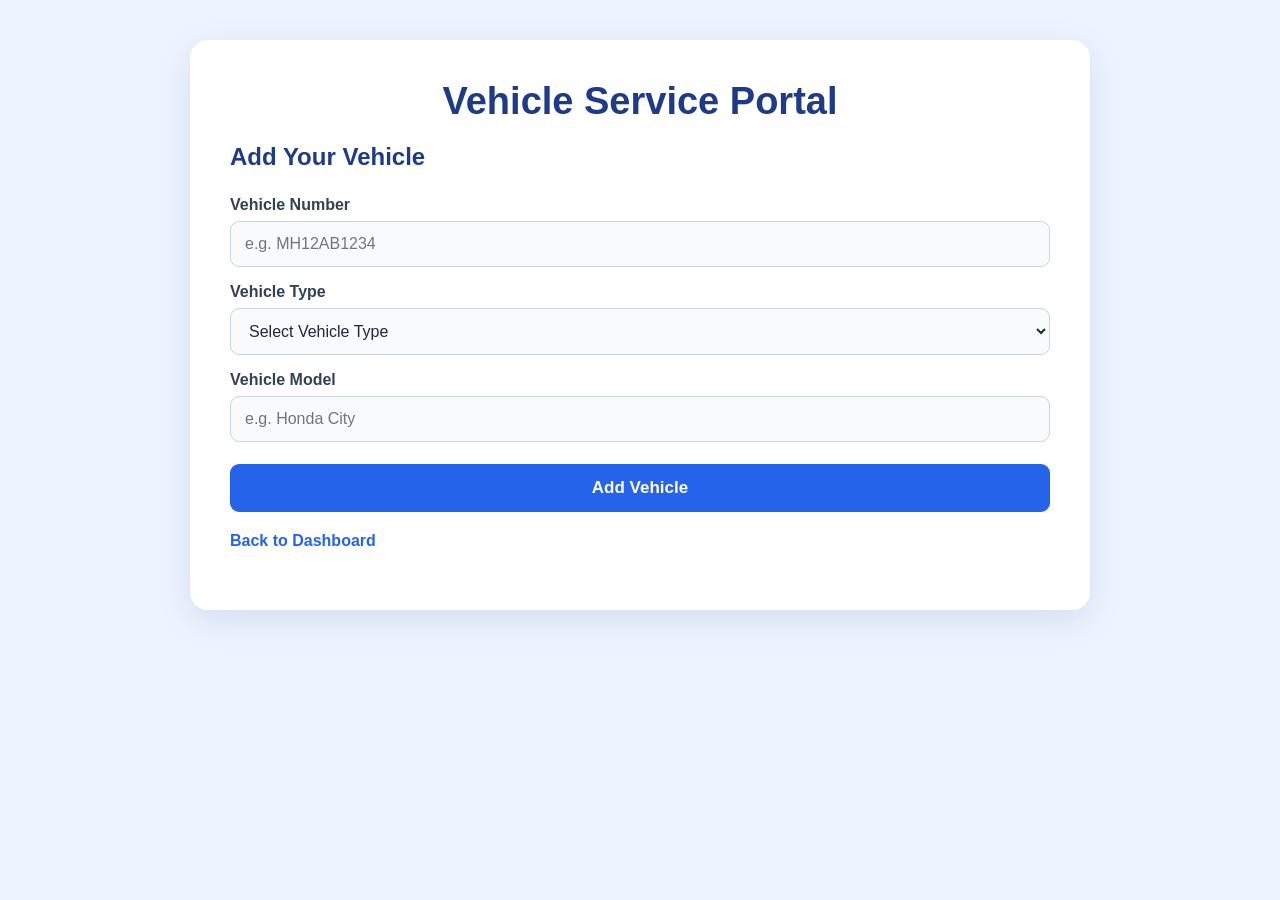
==== src/main/webapp/add-vehicle.html @ 140d9d83 "Initial Vehicle Service Portal" ====
<!DOCTYPE html>
<html lang="en">

<head>
    <meta charset="UTF-8">
    <meta name="viewport" content="width=device-width, initial-scale=1.0">

    <title>Add Vehicle - Vehicle Service Portal</title>

    <link rel="stylesheet" href="css/style.css">
</head>

<body>

<div class="container">

    <div class="form-box">

        <h1>Vehicle Service Portal</h1>

        <h2>Add Your Vehicle</h2>

        <form action="add-vehicle" method="post">

            <label>Vehicle Number</label>

            <input type="text"
                   name="vehicleNumber"
                   placeholder="e.g. MH12AB1234"
                   required>

            <label>Vehicle Type</label>

            <select name="vehicleType" required>

                <option value="">Select Vehicle Type</option>

                <option value="Car">Car</option>

                <option value="Bike">Bike</option>

                <option value="Scooter">Scooter</option>

                <option value="Other">Other</option>

            </select>

            <label>Vehicle Model</label>

            <input type="text"
                   name="model"
                   placeholder="e.g. Honda City"
                   required>

            <button type="submit">
                Add Vehicle
            </button>

        </form>

        <p>
            <a href="dashboard.html">Back to Dashboard</a>
        </p>

    </div>

</div>

</body>

</html>
---- src/main/webapp/css/style.css ----
/* ================================
   VEHICLE SERVICE PORTAL
   Global Theme
================================ */

* {
    box-sizing: border-box;
}

body {
    margin: 0;
    padding: 40px 20px;
    font-family: Arial, Helvetica, sans-serif;
    background: #eef4ff;
    color: #1e293b;
}

/* Main container */

.container {
    max-width: 900px;
    margin: 0 auto;
    background: #ffffff;
    padding: 40px;
    border-radius: 18px;
    box-shadow: 0 10px 35px rgba(30, 58, 138, 0.12);
}

/* Headings */

h1 {
    color: #1e3a8a;
    text-align: center;
    font-size: 38px;
    margin-top: 0;
    margin-bottom: 10px;
}

h2 {
    color: #1e3a8a;
    margin-bottom: 25px;
}

h3 {
    color: #2563eb;
}

/* Paragraphs */

p {
    color: #475569;
    line-height: 1.6;
}

/* Forms */

form {
    width: 100%;
}

label {
    display: block;
    margin-top: 16px;
    margin-bottom: 7px;
    font-weight: bold;
    color: #334155;
}

input,
select {
    width: 100%;
    padding: 13px 14px;
    border: 1px solid #cbd5e1;
    border-radius: 9px;
    background: #f8fafc;
    color: #1e293b;
    font-size: 16px;
    outline: none;
    transition: 0.2s;
}

input:focus,
select:focus {
    border-color: #2563eb;
    background: #ffffff;
    box-shadow: 0 0 0 3px rgba(37, 99, 235, 0.12);
}

/* Buttons */

button,
input[type="submit"] {
    width: 100%;
    margin-top: 22px;
    padding: 14px 20px;
    border: none;
    border-radius: 9px;
    background: #2563eb;
    color: white;
    font-size: 17px;
    font-weight: bold;
    cursor: pointer;
    transition: 0.2s;
}

button:hover,
input[type="submit"]:hover {
    background: #1d4ed8;
    transform: translateY(-1px);
}

/* Links */

a {
    color: #2563eb;
    font-weight: bold;
    text-decoration: none;
}

a:hover {
    color: #1e3a8a;
    text-decoration: underline;
}

/* Navigation */

.navbar {
    display: flex;
    justify-content: center;
    align-items: center;
    gap: 15px;
    flex-wrap: wrap;
    margin-bottom: 30px;
}

.navbar a {
    padding: 11px 18px;
    border-radius: 8px;
    background: #eff6ff;
    color: #1d4ed8;
}

.navbar a:hover {
    background: #2563eb;
    color: white;
    text-decoration: none;
}

/* Cards */

.card {
    background: #ffffff;
    border: 1px solid #dbeafe;
    border-radius: 14px;
    padding: 25px;
    margin-bottom: 20px;
    box-shadow: 0 5px 18px rgba(30, 58, 138, 0.08);
}

/* Tables */

table {
    width: 100%;
    border-collapse: collapse;
    margin-top: 20px;
    background: white;
    overflow: hidden;
    border-radius: 10px;
}

th {
    background: #1e3a8a;
    color: white;
    padding: 14px;
    text-align: left;
}

td {
    padding: 13px;
    border-bottom: 1px solid #e2e8f0;
}

tr:nth-child(even) {
    background: #f8fafc;
}

tr:hover {
    background: #eff6ff;
}

/* Status colors */

.status-pending {
    color: #b45309;
    font-weight: bold;
}

.status-approved {
    color: #2563eb;
    font-weight: bold;
}

.status-completed {
    color: #15803d;
    font-weight: bold;
}

.status-cancelled {
    color: #dc2626;
    font-weight: bold;
}

/* Success messages */

.success {
    padding: 15px;
    background: #dcfce7;
    color: #166534;
    border: 1px solid #86efac;
    border-radius: 9px;
    margin-bottom: 20px;
}

/* Error messages */

.error {
    padding: 15px;
    background: #fee2e2;
    color: #991b1b;
    border: 1px solid #fca5a5;
    border-radius: 9px;
    margin-bottom: 20px;
}

/* Back links */

.back-link {
    display: inline-block;
    margin-top: 20px;
    padding: 10px 16px;
    border-radius: 8px;
    background: #eff6ff;
}

/* Mobile */

@media (max-width: 600px) {

    body {
        padding: 20px 10px;
    }

    .container {
        padding: 25px 18px;
    }

    h1 {
        font-size: 30px;
    }

    table {
        font-size: 14px;
    }

    th,
    td {
        padding: 9px;
    }
}
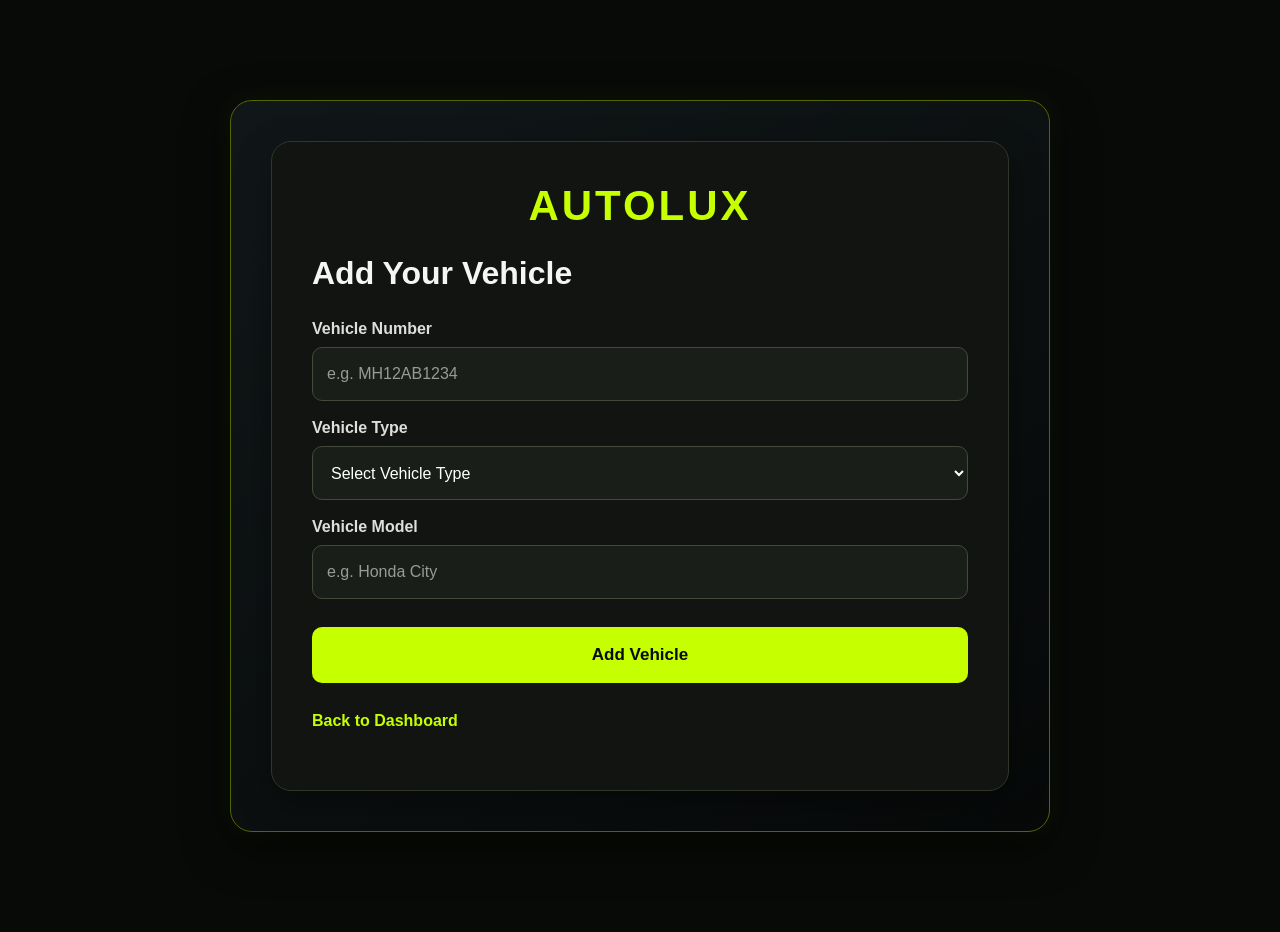
==== commit c0a3e827: "Prepare AUTOLUX for cloud deployment" ====
--- a/src/main/webapp/add-vehicle.html
+++ b/src/main/webapp/add-vehicle.html
@@ -5,9 +5,93 @@
     <meta charset="UTF-8">
     <meta name="viewport" content="width=device-width, initial-scale=1.0">
 
-    <title>Add Vehicle - Vehicle Service Portal</title>
+    <title>Add Vehicle - AUTOLUX</title>
 
-    <link rel="stylesheet" href="css/style.css">
+    <link rel="stylesheet" href="css/autolux-booking.css">
+
+<style>/* AUTOLUX Add Vehicle Theme */
+body {
+    background: #080a08 !important;
+    color: #f5f5f5 !important;
+}
+.container {
+    max-width: 900px !important;
+    margin: 55px auto !important;
+}
+.form-box {
+    background: #111411 !important;
+    color: #f5f5f5 !important;
+    border: 1px solid #30372a;
+    border-radius: 20px !important;
+    padding: 40px !important;
+    box-shadow: 0 12px 35px rgba(0,0,0,.35);
+}
+h1 {
+    color: #c6ff00 !important;
+    text-align: center;
+    font-size: 42px;
+    margin-bottom: 25px;
+}
+h2 {
+    color: #f5f5f5 !important;
+    margin-bottom: 28px;
+}
+label {
+    display: block;
+    color: #dedede !important;
+    margin: 18px 0 9px;
+    font-weight: 600;
+}
+input, select {
+    width: 100%;
+    box-sizing: border-box;
+    background: #1a1e18 !important;
+    color: #fff !important;
+    border: 1px solid #424a3a !important;
+    border-radius: 10px !important;
+    padding: 14px !important;
+    font-size: 16px;
+}
+input::placeholder {
+    color: #999 !important;
+}
+input:focus, select:focus {
+    outline: none;
+    border-color: #c6ff00 !important;
+    box-shadow: 0 0 0 2px rgba(198,255,0,.13);
+}
+button {
+    width: 100%;
+    margin-top: 28px;
+    padding: 15px !important;
+    background: #c6ff00 !important;
+    color: #080a08 !important;
+    border: none !important;
+    border-radius: 10px !important;
+    font-size: 17px;
+    font-weight: 800;
+    cursor: pointer;
+}
+button:hover {
+    background: #dcff70 !important;
+}
+.form-box p {
+    margin-top: 24px;
+}
+.form-box a {
+    color: #c6ff00 !important;
+    text-decoration: none;
+    font-weight: 700;
+}
+.form-box a:hover {
+    text-decoration: underline;
+}
+@media (max-width: 600px) {
+    .container { width: 92%; margin: 25px auto !important; }
+    .form-box { padding: 24px !important; }
+}
+</style>
+
 </head>
 
 <body>
@@ -16,7 +100,7 @@
 
     <div class="form-box">
 
-        <h1>Vehicle Service Portal</h1>
+        <h1>AUTOLUX</h1>
 
         <h2>Add Your Vehicle</h2>
 
--- a/src/main/webapp/css/autolux-booking.css
+++ b/src/main/webapp/css/autolux-booking.css
@@ -0,0 +1,185 @@
+:root {
+    --yellow: #c6ff00;
+    --black: #050708;
+    --panel: #0c1113;
+    --text: #f5f7f8;
+    --muted: #a8b0b4;
+    --border: #303b40;
+}
+
+* {
+    box-sizing: border-box;
+}
+
+body {
+    margin: 0;
+    min-height: 100vh;
+    padding: 45px 20px;
+    font-family: Arial, Helvetica, sans-serif;
+    color: var(--text);
+    background:
+        radial-gradient(ellipse at top, #202900 0%, transparent 55%),
+        var(--black);
+}
+
+.container {
+    width: min(100%, 820px);
+    margin: 20px auto;
+    padding: 40px;
+    background: linear-gradient(145deg, #111719, #070909);
+    border: 1px solid #536700;
+    border-radius: 22px;
+    box-shadow: 0 15px 45px #0009,
+                0 0 25px #c6ff0010;
+}
+
+.form-box {
+    width: 100%;
+}
+
+h1 {
+    margin: 0 0 35px;
+    text-align: center;
+    color: var(--yellow);
+    font-size: clamp(32px, 5vw, 44px);
+    font-weight: 900;
+    letter-spacing: 3px;
+}
+
+h2 {
+    margin: 0 0 28px;
+    color: var(--text);
+    font-size: clamp(25px, 4vw, 32px);
+    font-weight: 800;
+}
+
+label {
+    display: block;
+    margin: 22px 0 10px;
+    color: #e9edef;
+    font-weight: 700;
+}
+
+select,
+input,
+textarea {
+    display: block;
+    width: 100%;
+    min-height: 54px;
+    padding: 14px 16px;
+    color: var(--text);
+    background: #080e10;
+    border: 1px solid var(--border);
+    border-radius: 10px;
+    font: inherit;
+}
+
+select option {
+    color: var(--text);
+    background: var(--panel);
+}
+
+select:focus,
+input:focus,
+textarea:focus {
+    outline: none;
+    border-color: var(--yellow);
+    box-shadow: 0 0 0 3px #c6ff0020;
+}
+
+input[type="date"] {
+    color-scheme: dark;
+}
+
+button {
+    width: 100%;
+    min-height: 56px;
+    margin-top: 28px;
+    padding: 15px 20px;
+    color: #080a00;
+    background: var(--yellow);
+    border: none;
+    border-radius: 10px;
+    font-size: 17px;
+    font-weight: 800;
+    cursor: pointer;
+    transition: .2s ease;
+}
+
+button:hover {
+    background: #dcff55;
+    transform: translateY(-2px);
+    box-shadow: 0 8px 25px #c6ff0025;
+}
+
+a {
+    color: var(--yellow);
+    font-weight: 700;
+    text-decoration: none;
+}
+
+a:hover {
+    text-decoration: underline;
+}
+
+p {
+    color: var(--muted);
+    line-height: 1.7;
+}
+
+@media (max-width: 600px) {
+    body {
+        padding: 15px 10px;
+    }
+
+    .container {
+        padding: 25px 18px;
+    }
+}
+
+/* AUTOLUX tables and data lists */
+table {
+    width: 100%;
+    border-collapse: collapse;
+    margin: 24px 0;
+    overflow: hidden;
+    color: #f5f7f8;
+    background: #0b1012;
+    border-radius: 12px;
+}
+
+th {
+    padding: 15px;
+    color: #c6ff00;
+    background: #171e0a;
+    text-align: left;
+    border-bottom: 1px solid #3a470c;
+}
+
+td {
+    padding: 14px 15px;
+    border-bottom: 1px solid #273136;
+}
+
+tr:hover td {
+    background: #151b0a;
+}
+
+.container a,
+.form-box a {
+    color: #c6ff00;
+}
+
+.container input,
+.container select,
+.container textarea {
+    background-color: #080e10;
+}
+
+@media (max-width: 650px) {
+    table {
+        display: block;
+        overflow-x: auto;
+        white-space: nowrap;
+    }
+}
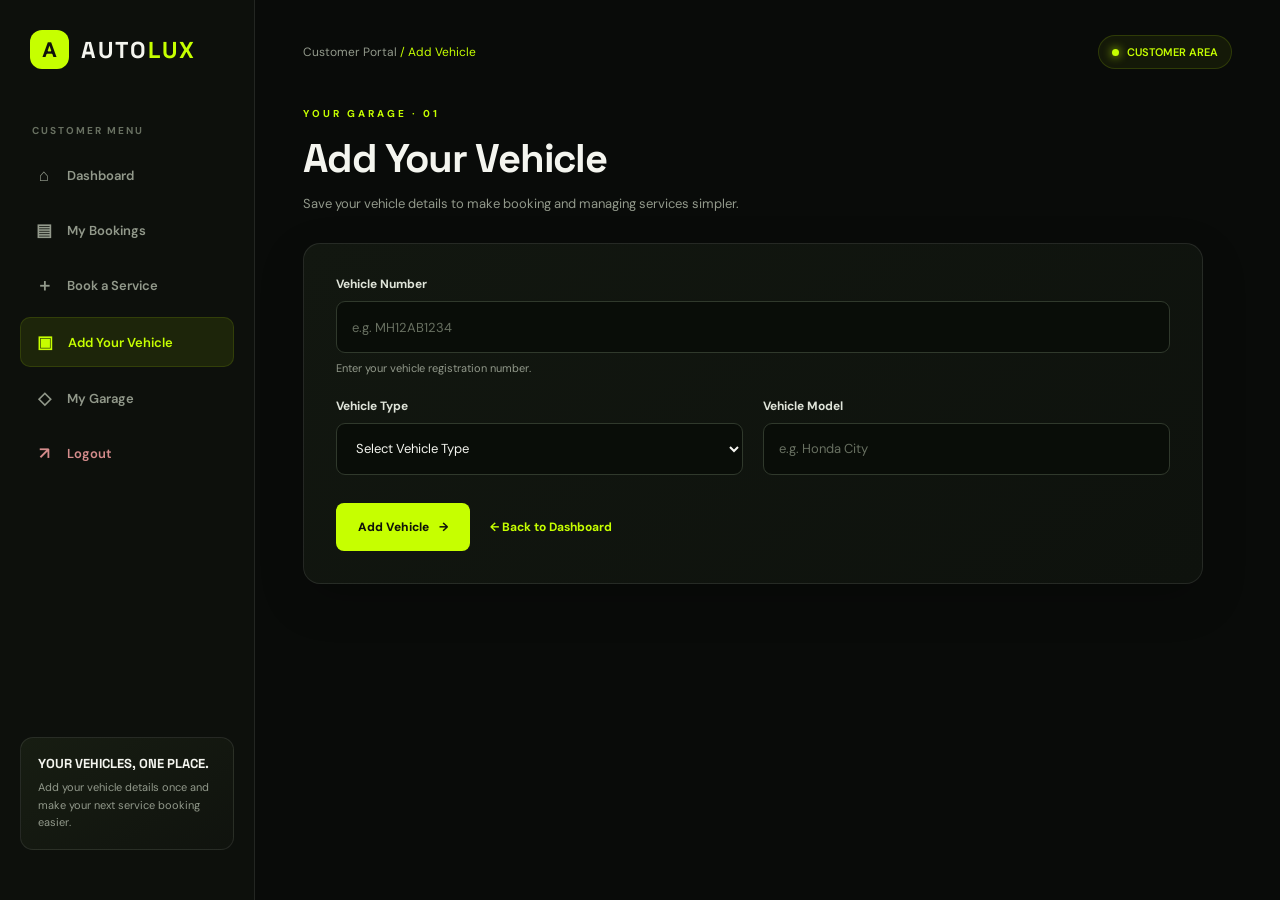
==== commit 6d8b5731: "Update AUTOLUX customer page redesign" ====
--- a/src/main/webapp/add-vehicle.html
+++ b/src/main/webapp/add-vehicle.html
@@ -1,155 +1,79 @@
 <!DOCTYPE html>
 <html lang="en">
-
 <head>
     <meta charset="UTF-8">
     <meta name="viewport" content="width=device-width, initial-scale=1.0">
+    <title>Add Your Vehicle | AUTOLUX</title>
+    <link rel="stylesheet" href="css/autolux-customer-pages.css">
+</head>
+<body class="autolux-page">
+<div class="ap-layout">
+    <aside class="ap-sidebar">
+        <a href="dashboard.html" class="ap-brand">
+            <span class="ap-brand-icon">A</span>
+            <span class="ap-brand-name">AUTO<span>LUX</span></span>
+        </a>
+        <div class="ap-nav-label">CUSTOMER MENU</div>
+        <nav class="ap-nav">
+            <a href="dashboard.html"><span class="ap-nav-icon">⌂</span>Dashboard</a>
+            <a href="my-bookings"><span class="ap-nav-icon">▤</span>My Bookings</a>
+            <a href="book-service-page"><span class="ap-nav-icon">＋</span>Book a Service</a>
+            <a href="add-vehicle.html" class="active"><span class="ap-nav-icon">▣</span>Add Your Vehicle</a>
+            <a href="features/garage"><span class="ap-nav-icon">◇</span>My Garage</a>
+            <a href="logout" class="logout"><span class="ap-nav-icon">↗</span>Logout</a>
+        </nav>
+        <div class="ap-sidebar-bottom">
+            <div class="ap-sidebar-note">
+                <strong>YOUR VEHICLES, ONE PLACE.</strong>
+                <p>Add your vehicle details once and make your next service booking easier.</p>
+            </div>
+        </div>
+    </aside>
 
-    <title>Add Vehicle - AUTOLUX</title>
+    <main class="ap-main">
+        <div class="ap-topbar">
+            <div class="ap-breadcrumb">Customer Portal <span>/ Add Vehicle</span></div>
+            <div class="ap-status"><span class="ap-dot"></span> CUSTOMER AREA</div>
+        </div>
 
-    <link rel="stylesheet" href="css/autolux-booking.css">
+        <header class="ap-heading">
+            <div class="ap-eyebrow">YOUR GARAGE · 01</div>
+            <h1>Add Your Vehicle</h1>
+            <p>Save your vehicle details to make booking and managing services simpler.</p>
+        </header>
 
-<style>/* AUTOLUX Add Vehicle Theme */
-body {
-    background: #080a08 !important;
-    color: #f5f5f5 !important;
-}
-.container {
-    max-width: 900px !important;
-    margin: 55px auto !important;
-}
-.form-box {
-    background: #111411 !important;
-    color: #f5f5f5 !important;
-    border: 1px solid #30372a;
-    border-radius: 20px !important;
-    padding: 40px !important;
-    box-shadow: 0 12px 35px rgba(0,0,0,.35);
-}
-h1 {
-    color: #c6ff00 !important;
-    text-align: center;
-    font-size: 42px;
-    margin-bottom: 25px;
-}
-h2 {
-    color: #f5f5f5 !important;
-    margin-bottom: 28px;
-}
-label {
-    display: block;
-    color: #dedede !important;
-    margin: 18px 0 9px;
-    font-weight: 600;
-}
-input, select {
-    width: 100%;
-    box-sizing: border-box;
-    background: #1a1e18 !important;
-    color: #fff !important;
-    border: 1px solid #424a3a !important;
-    border-radius: 10px !important;
-    padding: 14px !important;
-    font-size: 16px;
-}
-input::placeholder {
-    color: #999 !important;
-}
-input:focus, select:focus {
-    outline: none;
-    border-color: #c6ff00 !important;
-    box-shadow: 0 0 0 2px rgba(198,255,0,.13);
-}
-button {
-    width: 100%;
-    margin-top: 28px;
-    padding: 15px !important;
-    background: #c6ff00 !important;
-    color: #080a08 !important;
-    border: none !important;
-    border-radius: 10px !important;
-    font-size: 17px;
-    font-weight: 800;
-    cursor: pointer;
-}
-button:hover {
-    background: #dcff70 !important;
-}
-.form-box p {
-    margin-top: 24px;
-}
-.form-box a {
-    color: #c6ff00 !important;
-    text-decoration: none;
-    font-weight: 700;
-}
-.form-box a:hover {
-    text-decoration: underline;
-}
-@media (max-width: 600px) {
-    .container { width: 92%; margin: 25px auto !important; }
-    .form-box { padding: 24px !important; }
-}
-</style>
-
-</head>
-
-<body>
-
-<div class="container">
-
-    <div class="form-box">
-
-        <h1>AUTOLUX</h1>
-
-        <h2>Add Your Vehicle</h2>
-
-        <form action="add-vehicle" method="post">
-
-            <label>Vehicle Number</label>
-
-            <input type="text"
-                   name="vehicleNumber"
-                   placeholder="e.g. MH12AB1234"
-                   required>
-
-            <label>Vehicle Type</label>
-
-            <select name="vehicleType" required>
-
-                <option value="">Select Vehicle Type</option>
-
-                <option value="Car">Car</option>
-
-                <option value="Bike">Bike</option>
-
-                <option value="Scooter">Scooter</option>
-
-                <option value="Other">Other</option>
-
-            </select>
-
-            <label>Vehicle Model</label>
-
-            <input type="text"
-                   name="model"
-                   placeholder="e.g. Honda City"
-                   required>
-
-            <button type="submit">
-                Add Vehicle
-            </button>
-
-        </form>
-
-        <p>
-            <a href="dashboard.html">Back to Dashboard</a>
-        </p>
-
-    </div>
-
+        <section class="ap-card">
+            <form action="add-vehicle" method="post">
+                <div class="ap-form-grid">
+                    <div class="ap-field full">
+                        <label for="vehicleNumber">Vehicle Number</label>
+                        <input id="vehicleNumber" type="text" name="vehicleNumber"
+                               placeholder="e.g. MH12AB1234" autocomplete="off" required>
+                        <p class="ap-hint">Enter your vehicle registration number.</p>
+                    </div>
+                    <div class="ap-field">
+                        <label for="vehicleType">Vehicle Type</label>
+                        <select id="vehicleType" name="vehicleType" required>
+                            <option value="">Select Vehicle Type</option>
+                            <option value="Car">Car</option>
+                            <option value="Bike">Bike</option>
+                            <option value="Scooter">Scooter</option>
+                            <option value="Other">Other</option>
+                        </select>
+                    </div>
+                    <div class="ap-field">
+                        <label for="model">Vehicle Model</label>
+                        <input id="model" type="text" name="model"
+                               placeholder="e.g. Honda City" required>
+                    </div>
+                </div>
+                <div class="ap-form-actions">
+                    <button class="ap-primary" type="submit">Add Vehicle <span>→</span></button>
+                    <a class="ap-back" href="dashboard.html">← Back to Dashboard</a>
+                </div>
+            </form>
+        </section>
+    </main>
 </div>
-
 </body>
-
 </html>
--- a/src/main/webapp/css/autolux-customer-pages.css
+++ b/src/main/webapp/css/autolux-customer-pages.css
@@ -0,0 +1,63 @@
+@import url('https://fonts.googleapis.com/css2?family=DM+Sans:wght@400;500;600;700;800&family=Space+Grotesk:wght@400;500;600;700&display=swap');
+:root{--bg:#090b09;--panel:#111510;--panel2:#171c15;--border:rgba(255,255,255,.09);--lime:#c6ff00;--text:#f4f5ef;--muted:#92998b}
+*{box-sizing:border-box}
+body.autolux-page{margin:0;min-height:100vh;background:var(--bg);color:var(--text);font-family:'DM Sans',Arial,sans-serif}
+.autolux-page a{color:inherit;text-decoration:none}
+.ap-layout{min-height:100vh}
+.ap-sidebar{width:255px;position:fixed;inset:0 auto 0 0;z-index:5;padding:30px 20px;background:#0d100c;border-right:1px solid var(--border);display:flex;flex-direction:column}
+.ap-brand{display:flex;align-items:center;gap:12px;padding:0 10px;margin-bottom:55px}
+.ap-brand-icon{width:39px;height:39px;border-radius:12px;display:grid;place-items:center;background:var(--lime);color:#10130b;font-size:21px;font-weight:800}
+.ap-brand-name{font-family:'Space Grotesk',sans-serif;font-size:23px;font-weight:700;letter-spacing:2px}
+.ap-brand-name span{color:var(--lime)}
+.ap-nav-label{color:#687061;font-size:10px;font-weight:700;letter-spacing:2px;padding:0 12px;margin-bottom:14px}
+.ap-nav{display:flex;flex-direction:column;gap:7px}
+.ap-nav a{display:flex;align-items:center;gap:13px;padding:13px 14px;border-radius:10px;color:var(--muted);font-size:13px;font-weight:600;transition:.2s}
+.ap-nav a:hover{background:#1a2015;color:white}
+.ap-nav a.active{color:var(--lime);background:rgba(198,255,0,.09);border:1px solid rgba(198,255,0,.12)}
+.ap-nav-icon{width:20px;text-align:center;font-size:17px}
+.ap-sidebar-bottom{margin-top:auto}
+.ap-sidebar-note{padding:17px;border:1px solid var(--border);background:linear-gradient(145deg,#171d12,#10130e);border-radius:13px;margin-bottom:20px}
+.ap-sidebar-note strong{display:block;font-family:'Space Grotesk',sans-serif;font-size:13px;margin-bottom:7px}
+.ap-sidebar-note p{color:var(--muted);font-size:11px;line-height:1.6;margin:0}
+.ap-nav a.logout{color:#d58c8c}
+.ap-main{width:calc(100% - 255px);margin-left:255px;padding:35px 48px 30px;max-width:1600px}
+.ap-topbar{display:flex;align-items:center;justify-content:space-between;margin-bottom:38px}
+.ap-breadcrumb{color:var(--muted);font-size:12px}
+.ap-breadcrumb span{color:var(--lime)}
+.ap-status{display:flex;align-items:center;gap:8px;padding:9px 13px;border:1px solid rgba(198,255,0,.15);border-radius:30px;background:rgba(198,255,0,.06);color:var(--lime);font-size:11px;font-weight:600}
+.ap-dot{width:7px;height:7px;border-radius:50%;background:var(--lime);box-shadow:0 0 10px var(--lime)}
+.ap-heading{margin-bottom:28px}
+.ap-eyebrow{color:var(--lime);font-size:10px;font-weight:700;letter-spacing:3px;margin-bottom:13px}
+.ap-heading h1{font-family:'Space Grotesk',sans-serif;font-size:clamp(29px,4vw,40px);letter-spacing:-1.2px;margin:0 0 9px}
+.ap-heading p{color:var(--muted);font-size:13px;line-height:1.7;margin:0}
+.ap-card{max-width:900px;padding:32px;background:linear-gradient(145deg,#121710,#0e120d);border:1px solid var(--border);border-radius:17px;box-shadow:0 16px 45px rgba(0,0,0,.2)}
+.ap-form-grid{display:grid;grid-template-columns:repeat(2,minmax(0,1fr));gap:0 20px}
+.ap-field{margin-bottom:20px}
+.ap-field.full{grid-column:1/-1}
+.ap-field label{display:block;color:#dfe4d9;font-size:12px;font-weight:700;margin:0 0 9px}
+.ap-field input,.ap-field select{width:100%;min-height:52px;padding:13px 15px;border:1px solid #30392c;border-radius:9px;background:#090d08;color:var(--text);font:inherit;font-size:13px;outline:none}
+.ap-field input::placeholder{color:#687061}
+.ap-field input:focus,.ap-field select:focus{border-color:var(--lime);box-shadow:0 0 0 3px rgba(198,255,0,.09)}
+.ap-field select option{background:#111510;color:var(--text)}
+.ap-primary{display:inline-flex;justify-content:center;align-items:center;gap:10px;min-height:48px;padding:0 22px;border:0;border-radius:8px;background:var(--lime);color:#10130a;font:800 12px 'DM Sans',sans-serif;cursor:pointer;transition:.2s}
+.ap-primary:hover{background:#dcff68;transform:translateY(-2px);box-shadow:0 8px 25px rgba(198,255,0,.13)}
+.ap-form-actions{display:flex;align-items:center;gap:20px;margin-top:8px}
+.ap-back{color:var(--lime)!important;font-size:12px;font-weight:700}
+.ap-back:hover{color:#e0ff70!important}
+.ap-hint{margin:7px 0 0;color:var(--muted);font-size:11px;line-height:1.6}
+.ap-table-wrap{overflow-x:auto;border:1px solid var(--border);border-radius:12px}
+.ap-table{width:100%;border-collapse:collapse;min-width:650px;margin:0;background:#0e120d;color:var(--text)}
+.ap-table th{padding:16px;text-align:left;background:#1a2113;color:var(--lime);font-size:10px;text-transform:uppercase;letter-spacing:1px;border-bottom:1px solid rgba(198,255,0,.16)}
+.ap-table td{padding:16px;border-bottom:1px solid var(--border);font-size:12px;color:#dce1d7}
+.ap-table tbody tr:last-child td{border-bottom:0}
+.ap-table tbody tr:hover td{background:#151b11}
+.ap-id{color:var(--lime)!important;font-weight:700}
+.ap-status-pill{display:inline-flex;padding:6px 10px;border-radius:20px;background:rgba(198,255,0,.08);border:1px solid rgba(198,255,0,.16);color:var(--lime);font-size:10px;font-weight:700}
+.ap-empty{padding:30px!important;text-align:center;color:var(--muted)!important}
+.ap-cost{margin:4px 0 22px;padding:20px 22px;background:linear-gradient(120deg,#1a2112,#11170e);border:1px solid rgba(198,255,0,.2);border-radius:12px}
+.ap-cost-label{color:var(--lime);font-size:10px;font-weight:800;letter-spacing:1.5px;text-transform:uppercase}
+.ap-cost-value{margin:9px 0 5px;color:var(--text);font:700 26px 'Space Grotesk',sans-serif}
+.ap-cost small{color:var(--muted);font-size:10px}
+.ap-no-vehicles{margin:0 0 20px;padding:14px 16px;border:1px solid rgba(198,255,0,.17);border-radius:9px;background:rgba(198,255,0,.05);color:#cbd2c2;font-size:12px;line-height:1.6}
+@media(max-width:900px){.ap-main{padding:30px}.ap-card{padding:25px}}
+@media(max-width:700px){.ap-sidebar{position:relative;width:100%;min-height:auto;padding:17px;border-right:0;border-bottom:1px solid var(--border)}.ap-brand{margin-bottom:20px}.ap-sidebar-bottom{display:none}.ap-nav{display:grid;grid-template-columns:repeat(2,minmax(0,1fr))}.ap-nav-label{margin-bottom:10px}.ap-main{width:100%;margin:0;padding:25px 18px}.ap-topbar{margin-bottom:27px}.ap-card{padding:21px}.ap-form-grid{grid-template-columns:1fr}.ap-field.full{grid-column:auto}.ap-form-actions{align-items:stretch;flex-direction:column}.ap-primary{width:100%}}
